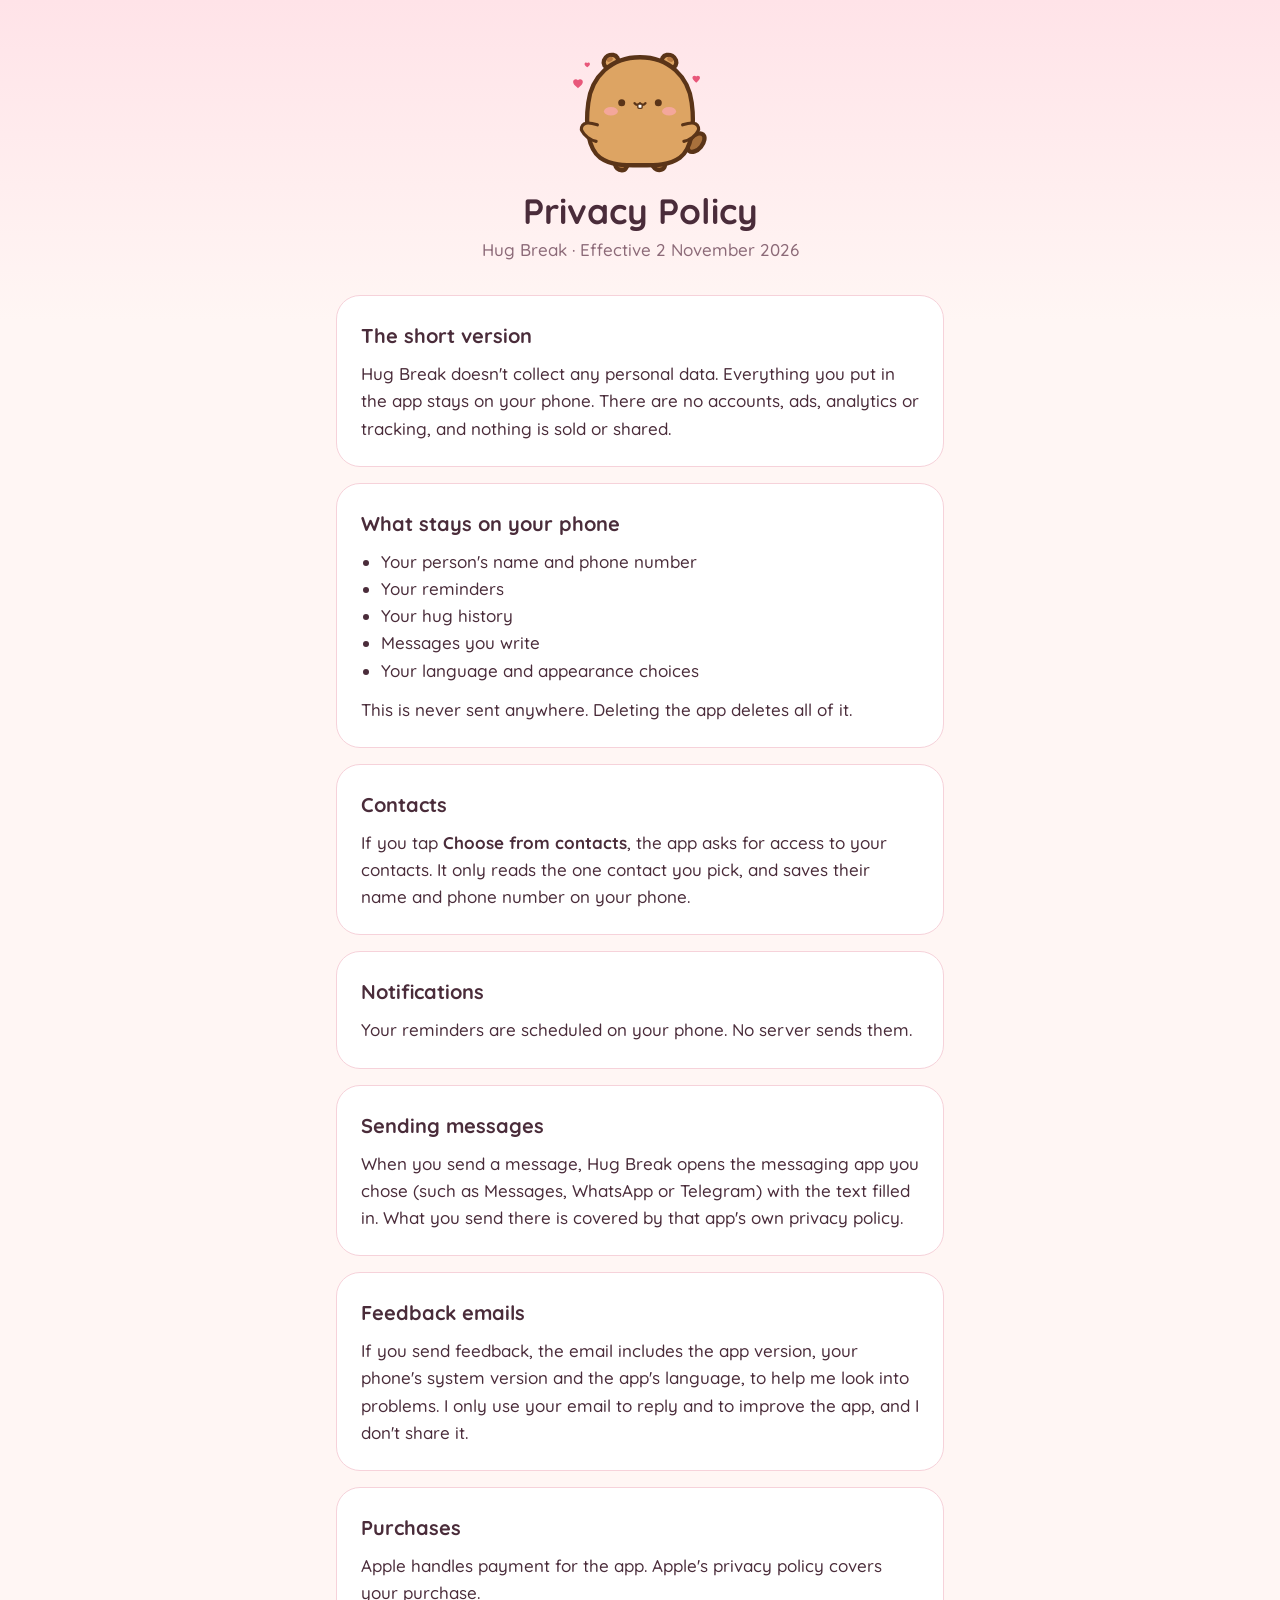
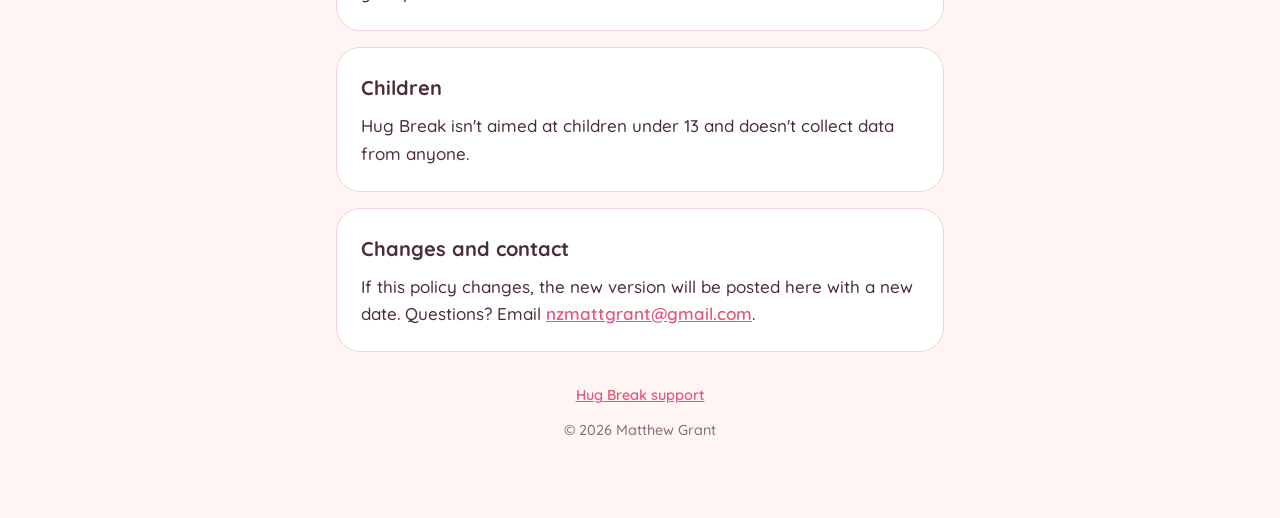
==== privacy.html @ 1b5dd288 "Add Hug Break support and privacy pages Co-Authored-By: Claude Opus 5.5 <noreply@anthropic.com>" ====
<!doctype html>
<html lang="en">
  <head>
    <meta charset="utf-8" />
    <meta name="viewport" content="width=device-width, initial-scale=1" />
    <title>Hug Break – Privacy Policy</title>
    <meta name="description" content="Hug Break doesn't collect any personal data. Everything stays on your phone." />
    <link rel="preconnect" href="https://fonts.googleapis.com" />
    <link rel="preconnect" href="https://fonts.gstatic.com" crossorigin />
    <link href="https://fonts.googleapis.com/css2?family=Quicksand:wght@500;600;700&display=swap" rel="stylesheet" />
    <link rel="stylesheet" href="style.css" />
  </head>
  <body>
    <main>
      <header>
        <img src="mascot.svg" alt="The Hug Break marmot" />
        <h1>Privacy Policy</h1>
        <p class="subtitle">Hug Break · Effective 2 November 2026</p>
      </header>

      <section class="card">
        <h2>The short version</h2>
        <p>
          Hug Break doesn't collect any personal data. Everything you put in the app stays on your
          phone. There are no accounts, ads, analytics or tracking, and nothing is sold or shared.
        </p>
      </section>

      <section class="card">
        <h2>What stays on your phone</h2>
        <ul>
          <li>Your person's name and phone number</li>
          <li>Your reminders</li>
          <li>Your hug history</li>
          <li>Messages you write</li>
          <li>Your language and appearance choices</li>
        </ul>
        <p>This is never sent anywhere. Deleting the app deletes all of it.</p>
      </section>

      <section class="card">
        <h2>Contacts</h2>
        <p>
          If you tap <strong>Choose from contacts</strong>, the app asks for access to your
          contacts. It only reads the one contact you pick, and saves their name and phone number on
          your phone.
        </p>
      </section>

      <section class="card">
        <h2>Notifications</h2>
        <p>Your reminders are scheduled on your phone. No server sends them.</p>
      </section>

      <section class="card">
        <h2>Sending messages</h2>
        <p>
          When you send a message, Hug Break opens the messaging app you chose (such as Messages,
          WhatsApp or Telegram) with the text filled in. What you send there is covered by that
          app's own privacy policy.
        </p>
      </section>

      <section class="card">
        <h2>Feedback emails</h2>
        <p>
          If you send feedback, the email includes the app version, your phone's system version and
          the app's language, to help me look into problems. I only use your email to reply and to
          improve the app, and I don't share it.
        </p>
      </section>

      <section class="card">
        <h2>Purchases</h2>
        <p>Apple handles payment for the app. Apple's privacy policy covers your purchase.</p>
      </section>

      <section class="card">
        <h2>Children</h2>
        <p>Hug Break isn't aimed at children under 13 and doesn't collect data from anyone.</p>
      </section>

      <section class="card">
        <h2>Changes and contact</h2>
        <p>
          If this policy changes, the new version will be posted here with a new date. Questions?
          Email <a href="mailto:nzmattgrant@gmail.com?subject=Hug%20Break%20privacy">nzmattgrant@gmail.com</a>.
        </p>
      </section>

      <footer>
        <p><a href="./">Hug Break support</a></p>
        <p>© 2026 Matthew Grant</p>
      </footer>
    </main>
  </body>
</html>
---- style.css ----
:root {
  --text: #4a2c3a;
  --text-secondary: #8c6a78;
  --background: #fff6f4;
  --card: #ffffff;
  --border: #f6d2da;
  --accent: #e8577a;
  --gradient-top: #ffe3e8;
}

@media (prefers-color-scheme: dark) {
  :root {
    --text: #fcedef;
    --text-secondary: #c9a9b5;
    --background: #1e1419;
    --card: #33212a;
    --border: #4a2f3b;
    --accent: #ff7a9a;
    --gradient-top: #341b27;
  }
}

* {
  box-sizing: border-box;
}

body {
  margin: 0;
  font-family: 'Quicksand', system-ui, sans-serif;
  font-weight: 500;
  font-size: 17px;
  line-height: 1.6;
  color: var(--text);
  background: linear-gradient(var(--gradient-top), var(--background) 320px) no-repeat,
    var(--background);
}

main {
  max-width: 640px;
  margin: 0 auto;
  padding: 40px 16px 64px;
}

header {
  text-align: center;
  margin-bottom: 32px;
}

header img {
  width: 140px;
  height: auto;
}

h1 {
  font-size: 2.2rem;
  font-weight: 700;
  line-height: 1.2;
  margin: 8px 0 4px;
}

h2 {
  font-size: 1.25rem;
  font-weight: 700;
  margin: 0 0 8px;
}

h3 {
  font-size: 1rem;
  font-weight: 700;
  margin: 16px 0 4px;
}

p,
ul {
  margin: 0 0 12px;
}

ul {
  padding-left: 20px;
}

.subtitle {
  color: var(--text-secondary);
  margin: 0;
}

.card {
  background: var(--card);
  border: 1px solid var(--border);
  border-radius: 24px;
  padding: 24px;
  margin-bottom: 16px;
}

.card > :last-child {
  margin-bottom: 0;
}

a {
  color: var(--accent);
  font-weight: 600;
}

footer {
  text-align: center;
  color: var(--text-secondary);
  font-size: 0.9rem;
  margin-top: 32px;
}
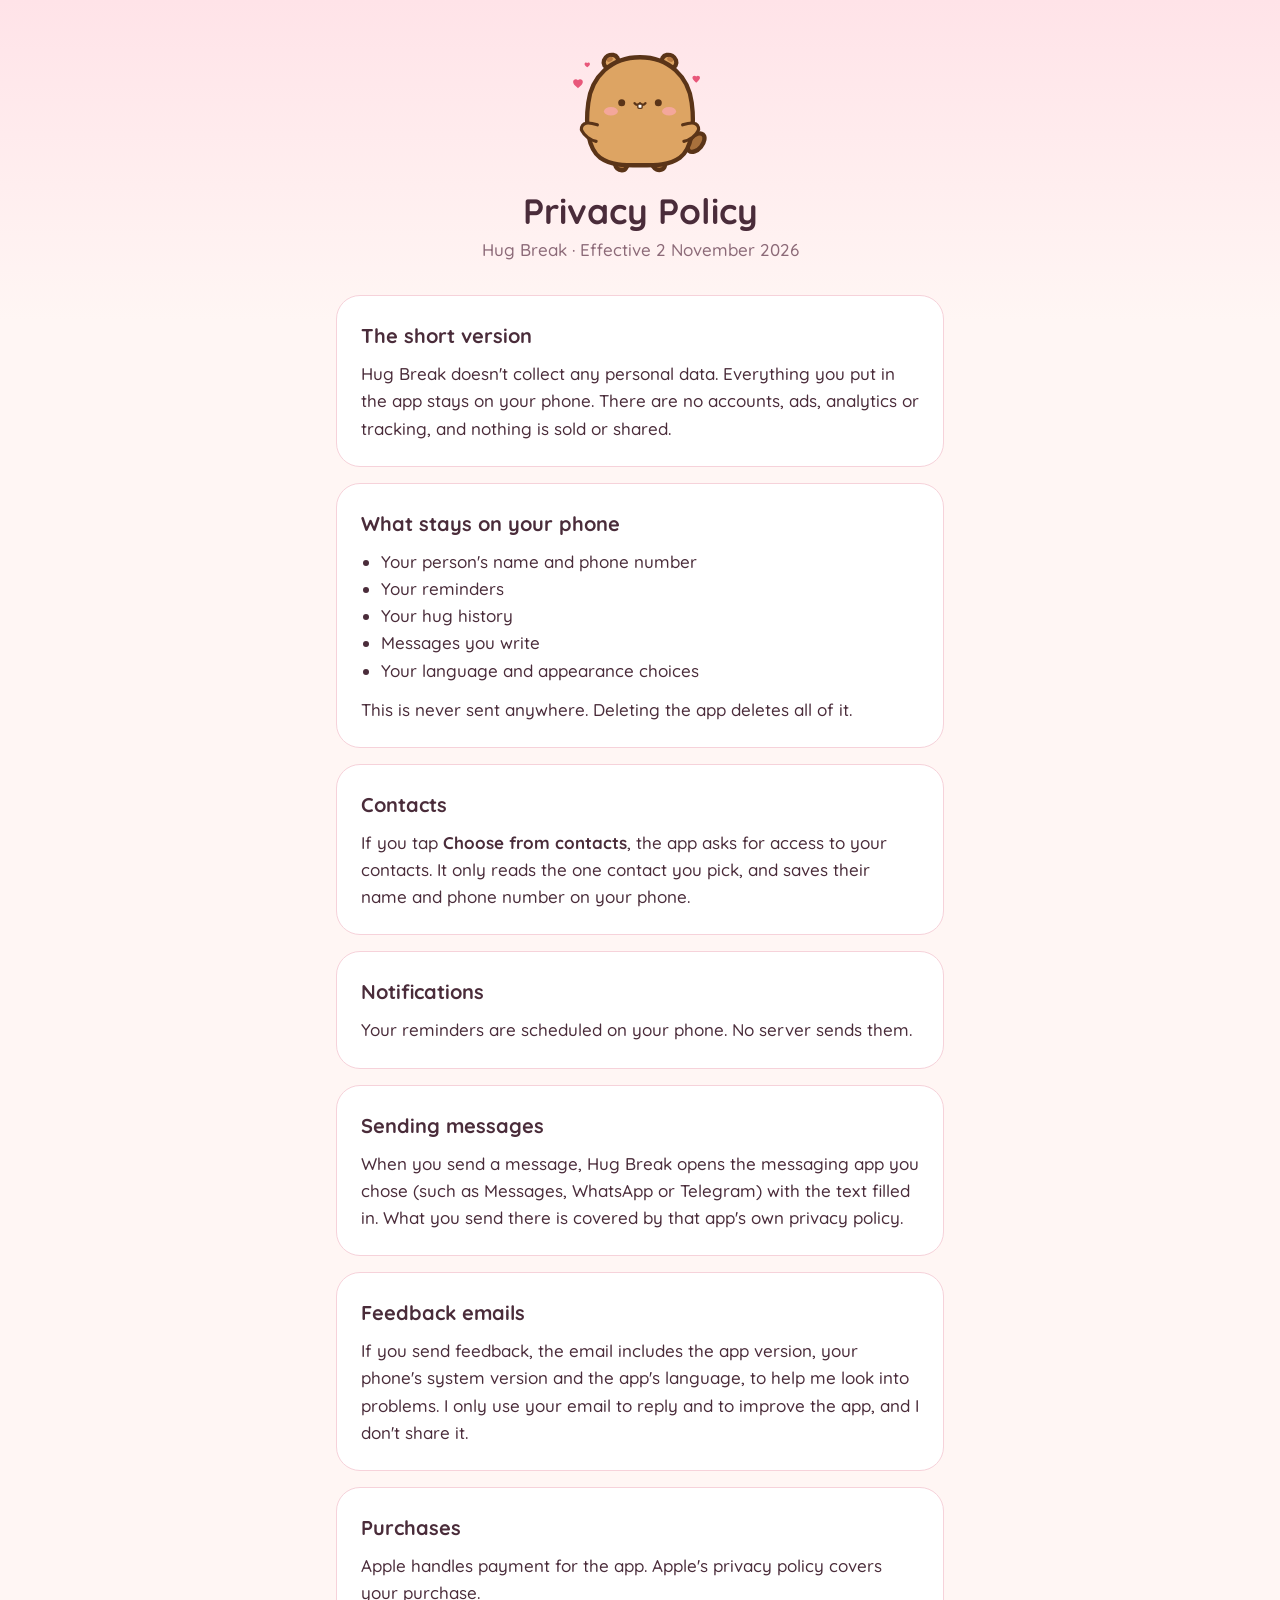
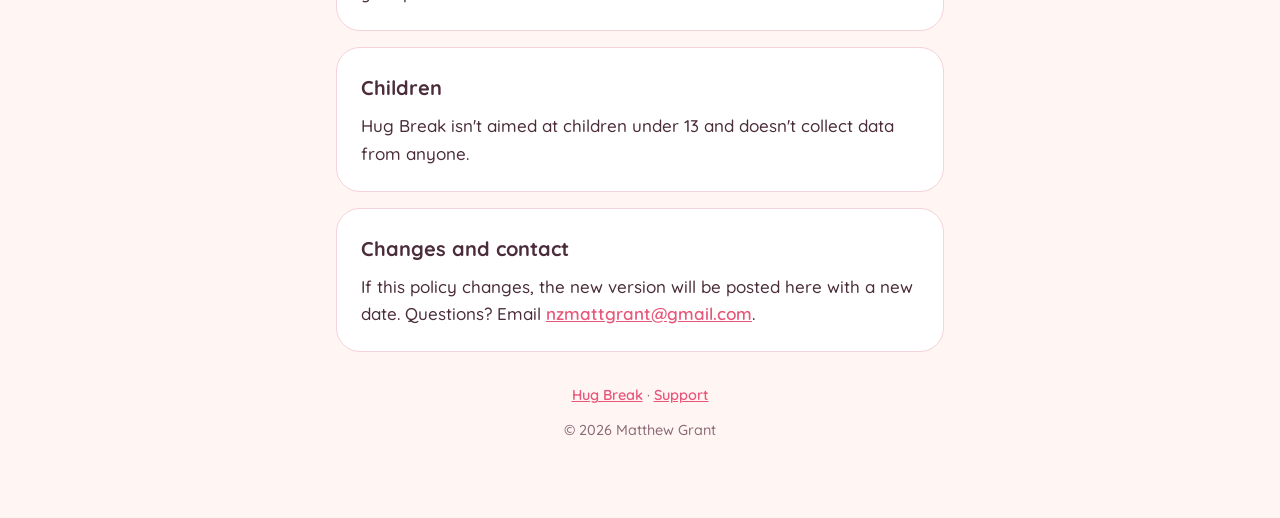
==== commit 43a33399: "Turn the support page into a landing page with screenshots and features Co-Authored-By: Claude Opus " ====
--- a/privacy.html
+++ b/privacy.html
@@ -89,7 +89,7 @@
       </section>
 
       <footer>
-        <p><a href="./">Hug Break support</a></p>
+        <p><a href="./">Hug Break</a> · <a href="./#support">Support</a></p>
         <p>© 2026 Matthew Grant</p>
       </footer>
     </main>
--- a/style.css
+++ b/style.css
@@ -101,6 +101,123 @@
   font-weight: 600;
 }
 
+main.wide {
+  max-width: 1040px;
+}
+
+section {
+  margin-bottom: 56px;
+}
+
+.narrow {
+  max-width: 640px;
+  margin-left: auto;
+  margin-right: auto;
+}
+
+.hero {
+  display: flex;
+  align-items: center;
+  gap: 48px;
+}
+
+.hero-text {
+  flex: 1;
+}
+
+.hero-mascot {
+  width: 120px;
+  height: auto;
+}
+
+.hero h1 {
+  font-size: 3rem;
+}
+
+.tagline {
+  font-size: 1.35rem;
+  font-weight: 700;
+  color: var(--accent);
+  margin-bottom: 12px;
+}
+
+.badge {
+  display: inline-block;
+  background: var(--accent);
+  color: var(--background);
+  font-weight: 700;
+  border-radius: 999px;
+  padding: 10px 20px;
+  margin-top: 8px;
+}
+
+.phone {
+  display: block;
+  width: 100%;
+  height: auto;
+  border-radius: 32px;
+  border: 1px solid var(--border);
+  box-shadow: 0 20px 40px rgba(74, 44, 58, 0.18);
+}
+
+.hero-phone {
+  width: 300px;
+  flex-shrink: 0;
+}
+
+.features {
+  display: grid;
+  grid-template-columns: repeat(auto-fit, minmax(280px, 1fr));
+  gap: 16px;
+}
+
+.features .card {
+  margin-bottom: 0;
+}
+
+.section-title {
+  font-size: 1.75rem;
+  text-align: center;
+  margin-bottom: 24px;
+}
+
+.gallery {
+  display: flex;
+  gap: 24px;
+  overflow-x: auto;
+  scroll-snap-type: x mandatory;
+  padding: 8px 4px 40px;
+}
+
+.gallery figure {
+  flex: 0 0 220px;
+  margin: 0;
+  scroll-snap-align: center;
+}
+
+.gallery figcaption {
+  text-align: center;
+  font-weight: 600;
+  color: var(--text-secondary);
+  margin-top: 12px;
+}
+
+@media (max-width: 720px) {
+  .hero {
+    flex-direction: column;
+    text-align: center;
+    gap: 32px;
+  }
+
+  .hero h1 {
+    font-size: 2.4rem;
+  }
+
+  .hero-phone {
+    width: 240px;
+  }
+}
+
 footer {
   text-align: center;
   color: var(--text-secondary);
